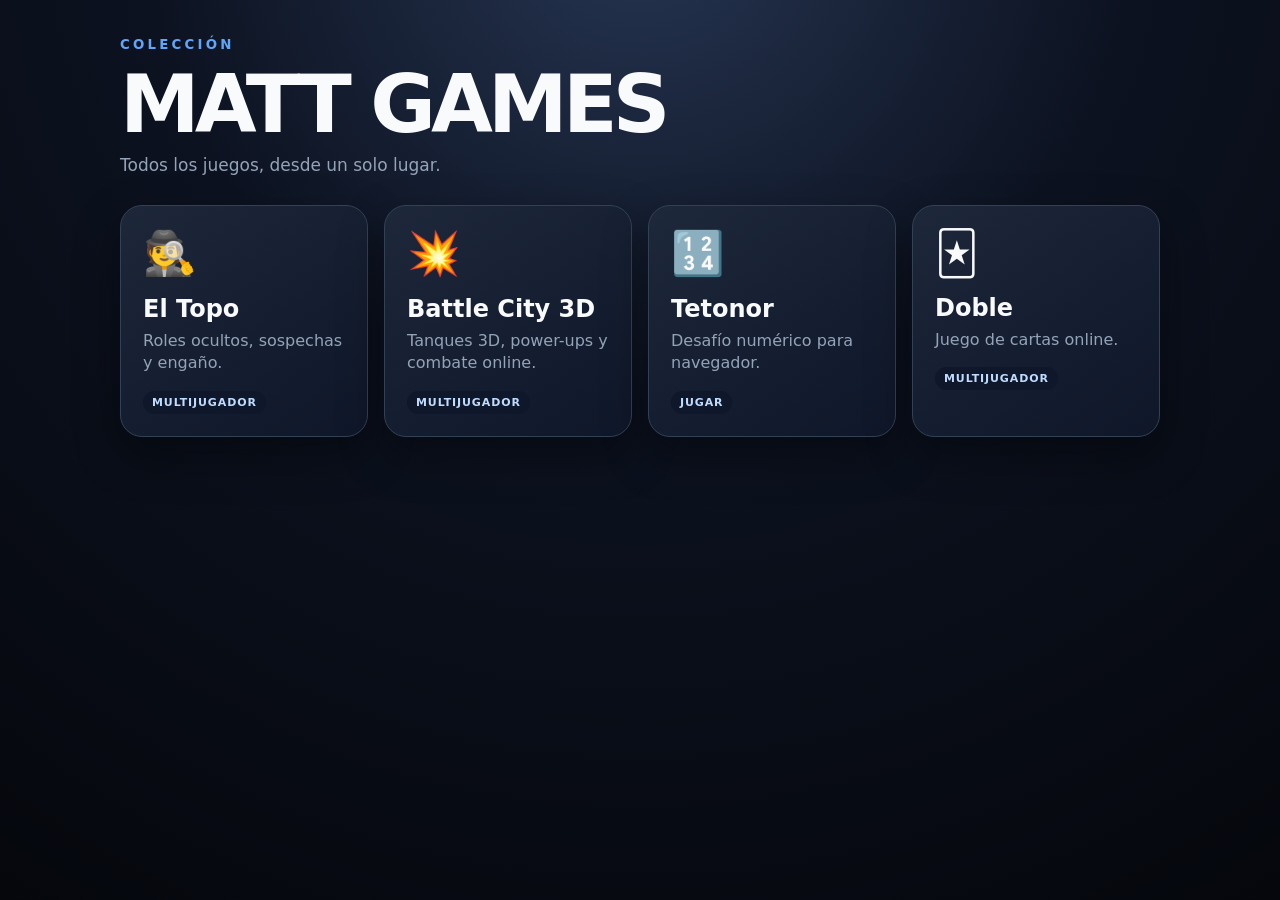
==== index.html @ 32d38a68 "Import Battle City 3D, Tetonor and Doble; add game selector" ====
<!doctype html>
<html lang="es">
<head>
  <meta charset="utf-8">
  <meta name="viewport" content="width=device-width,initial-scale=1,viewport-fit=cover">
  <meta name="theme-color" content="#080b13">
  <title>Matt Games</title>
  <style>
    *{box-sizing:border-box}html,body{margin:0;min-height:100%;font-family:Inter,system-ui,sans-serif}body{min-height:100vh;padding:34px 18px;background:radial-gradient(circle at 50% -10%,#273653 0,#0c1220 42%,#05070c 100%);color:#f8fafc}.wrap{width:min(1040px,100%);margin:auto}.brand{margin-bottom:30px}.brand small{font-weight:800;letter-spacing:.24em;color:#60a5fa}.brand h1{margin:5px 0 4px;font-size:clamp(42px,9vw,80px);letter-spacing:-.06em}.brand p{margin:0;color:#94a3b8;font-size:17px}.grid{display:grid;grid-template-columns:repeat(auto-fit,minmax(220px,1fr));gap:16px}.card{display:block;min-height:210px;padding:22px;border-radius:22px;border:1px solid #334155;background:linear-gradient(145deg,rgba(30,41,59,.93),rgba(15,23,42,.93));box-shadow:0 18px 45px #0006;text-decoration:none;color:inherit;transition:.18s transform,.18s border-color}.card:hover{transform:translateY(-5px);border-color:#60a5fa}.icon{font-size:43px}.card h2{margin:16px 0 7px;font-size:24px}.card p{margin:0;color:#94a3b8;line-height:1.4}.pill{display:inline-block;margin-top:16px;padding:5px 9px;border-radius:999px;background:#0f172a;color:#bfdbfe;font-size:11px;font-weight:800;letter-spacing:.08em}
  </style>
</head>
<body><main class="wrap"><header class="brand"><small>COLECCIÓN</small><h1>MATT GAMES</h1><p>Todos los juegos, desde un solo lugar.</p></header><section class="grid">
  <a class="card" href="./eltopo/"><div class="icon">🕵️</div><h2>El Topo</h2><p>Roles ocultos, sospechas y engaño.</p><span class="pill">MULTIJUGADOR</span></a>
  <a class="card" href="./battlecity3d/"><div class="icon">💥</div><h2>Battle City 3D</h2><p>Tanques 3D, power-ups y combate online.</p><span class="pill">MULTIJUGADOR</span></a>
  <a class="card" href="./tetonor/"><div class="icon">🔢</div><h2>Tetonor</h2><p>Desafío numérico para navegador.</p><span class="pill">JUGAR</span></a>
  <a class="card" href="./doble/"><div class="icon">🃏</div><h2>Doble</h2><p>Juego de cartas online.</p><span class="pill">MULTIJUGADOR</span></a>
</section></main></body></html>
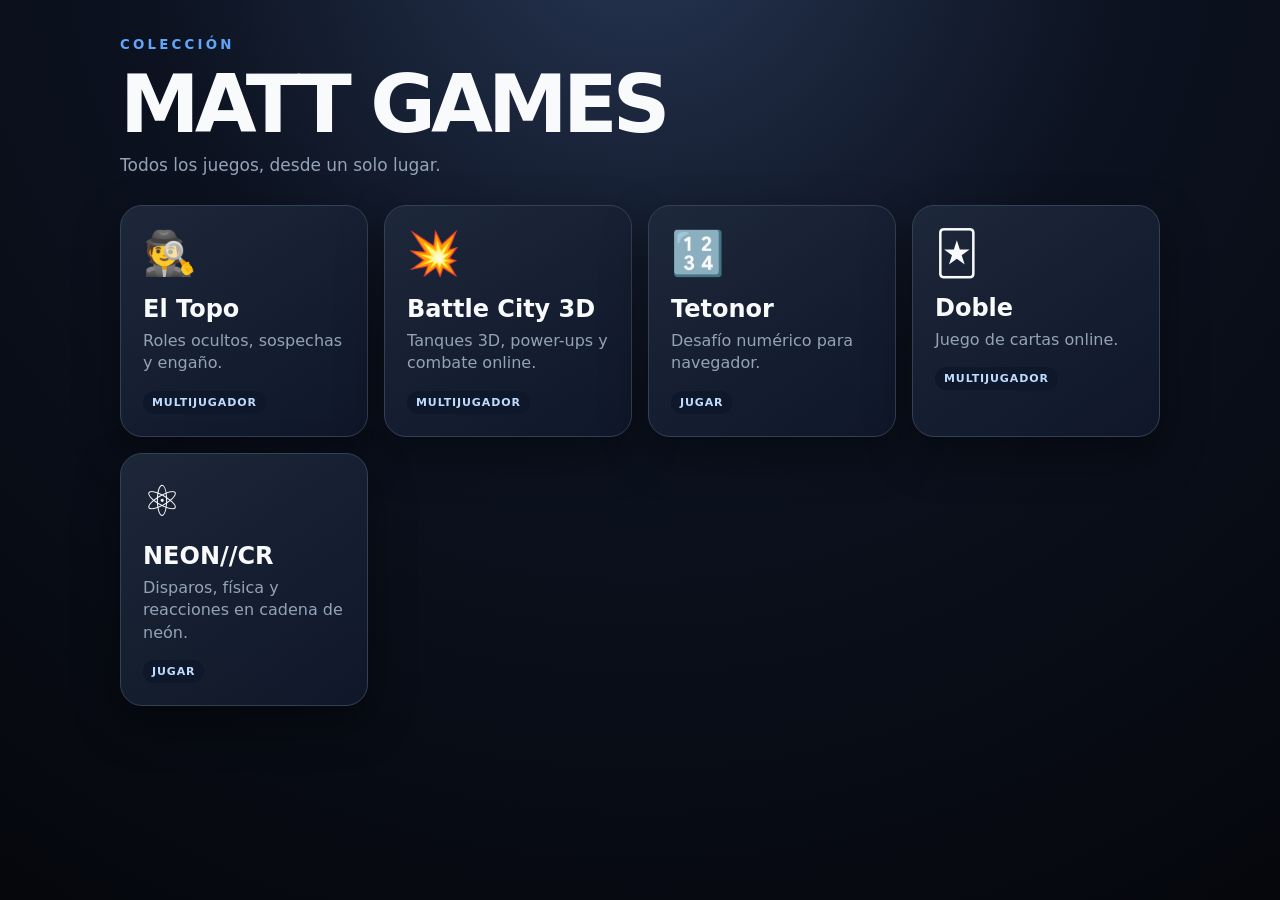
==== commit e3d815bf: "Add NEON//CR to Matt Games index" ====
--- a/index.html
+++ b/index.html
@@ -14,4 +14,5 @@
   <a class="card" href="./battlecity3d/"><div class="icon">💥</div><h2>Battle City 3D</h2><p>Tanques 3D, power-ups y combate online.</p><span class="pill">MULTIJUGADOR</span></a>
   <a class="card" href="./tetonor/"><div class="icon">🔢</div><h2>Tetonor</h2><p>Desafío numérico para navegador.</p><span class="pill">JUGAR</span></a>
   <a class="card" href="./doble/"><div class="icon">🃏</div><h2>Doble</h2><p>Juego de cartas online.</p><span class="pill">MULTIJUGADOR</span></a>
+  <a class="card" href="./neoncr/"><div class="icon">⚛️</div><h2>NEON//CR</h2><p>Disparos, física y reacciones en cadena de neón.</p><span class="pill">JUGAR</span></a>
 </section></main></body></html>
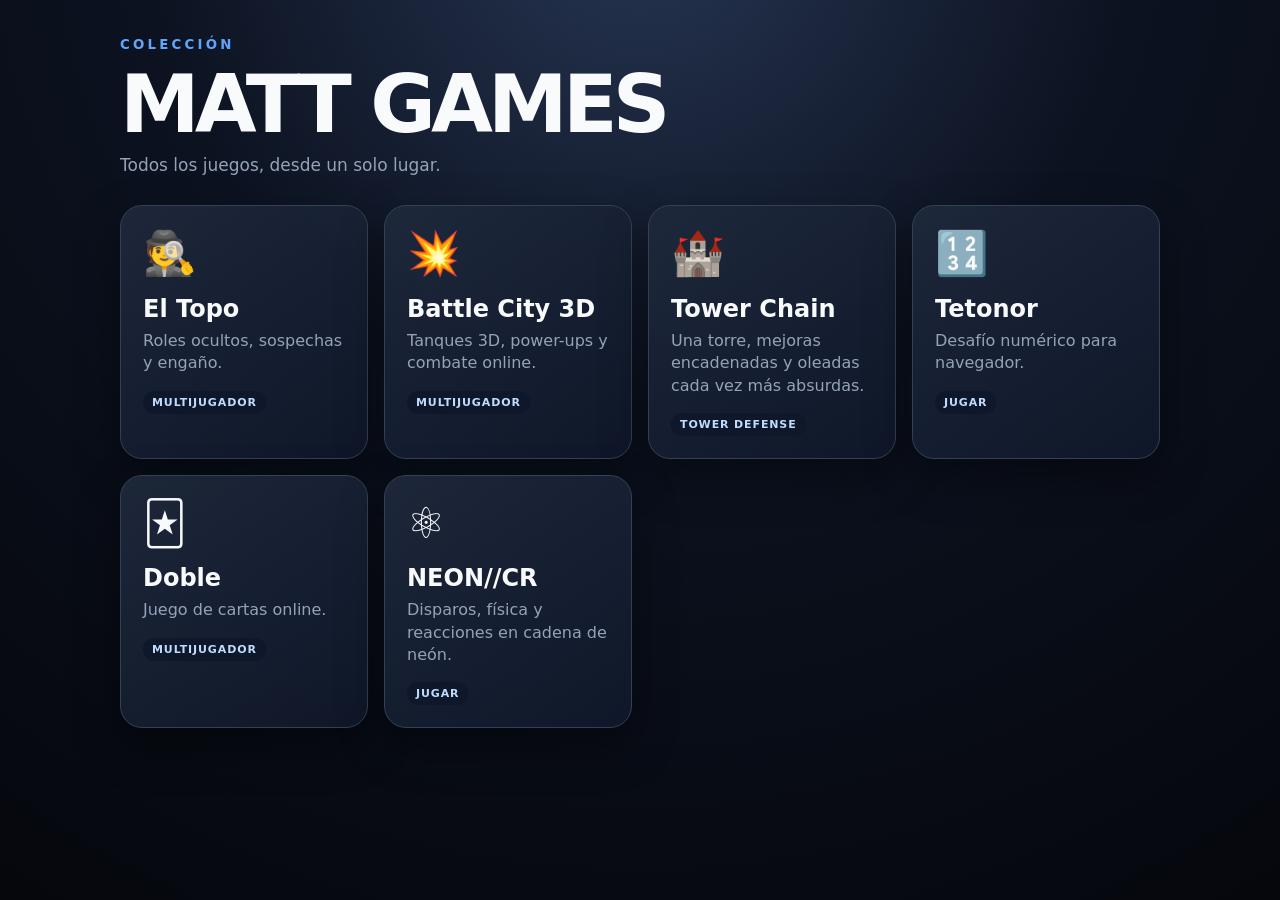
==== commit aabffdba: "Add Tower Chain to Matt Games index" ====
--- a/index.html
+++ b/index.html
@@ -12,6 +12,7 @@
 <body><main class="wrap"><header class="brand"><small>COLECCIÓN</small><h1>MATT GAMES</h1><p>Todos los juegos, desde un solo lugar.</p></header><section class="grid">
   <a class="card" href="./eltopo/"><div class="icon">🕵️</div><h2>El Topo</h2><p>Roles ocultos, sospechas y engaño.</p><span class="pill">MULTIJUGADOR</span></a>
   <a class="card" href="./battlecity3d/"><div class="icon">💥</div><h2>Battle City 3D</h2><p>Tanques 3D, power-ups y combate online.</p><span class="pill">MULTIJUGADOR</span></a>
+  <a class="card" href="./towerchain/"><div class="icon">🏰</div><h2>Tower Chain</h2><p>Una torre, mejoras encadenadas y oleadas cada vez más absurdas.</p><span class="pill">TOWER DEFENSE</span></a>
   <a class="card" href="./tetonor/"><div class="icon">🔢</div><h2>Tetonor</h2><p>Desafío numérico para navegador.</p><span class="pill">JUGAR</span></a>
   <a class="card" href="./doble/"><div class="icon">🃏</div><h2>Doble</h2><p>Juego de cartas online.</p><span class="pill">MULTIJUGADOR</span></a>
   <a class="card" href="./neoncr/"><div class="icon">⚛️</div><h2>NEON//CR</h2><p>Disparos, física y reacciones en cadena de neón.</p><span class="pill">JUGAR</span></a>
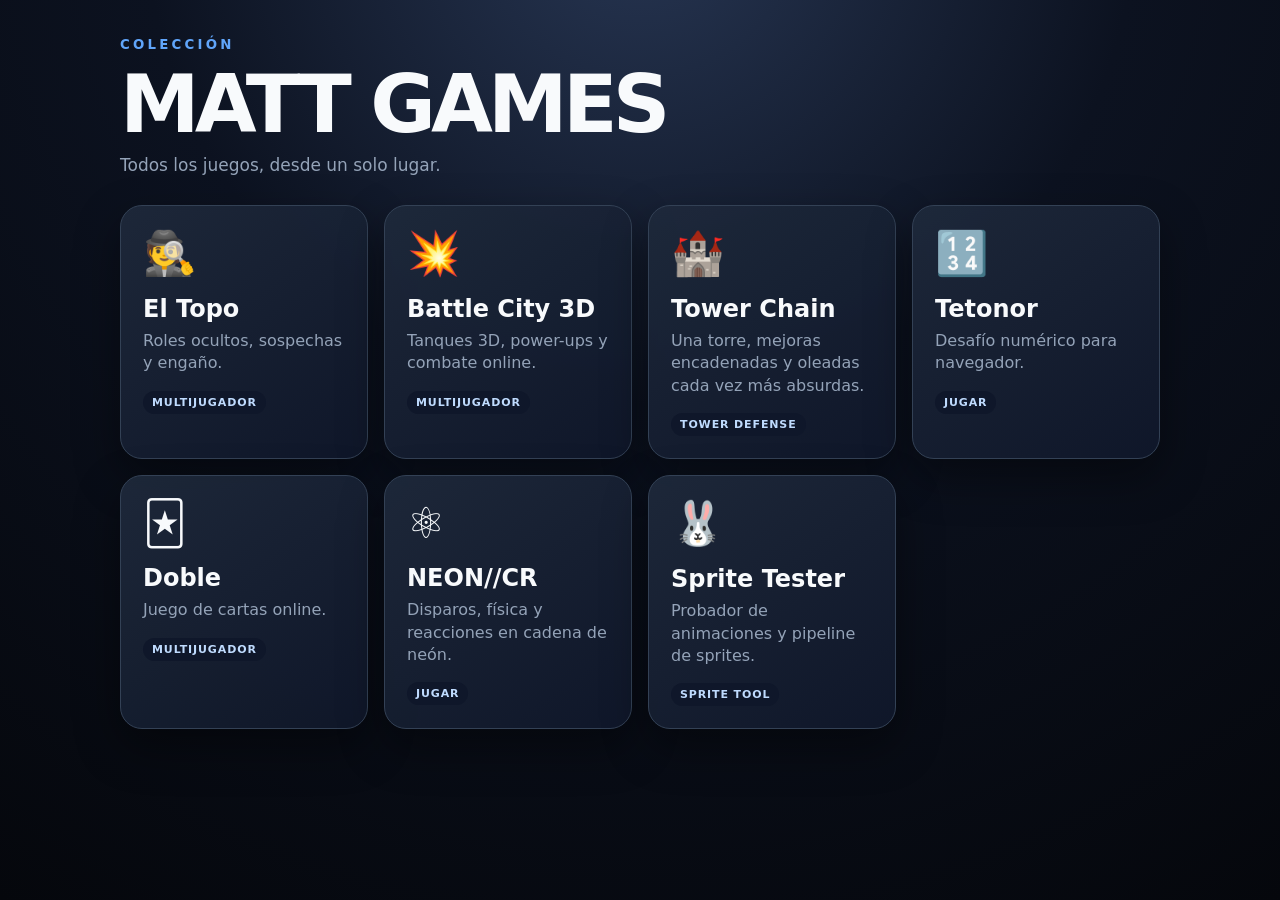
==== commit fef7f19b: "Add Sprite Tester and sprite forge pipeline" ====
--- a/index.html
+++ b/index.html
@@ -16,4 +16,5 @@
   <a class="card" href="./tetonor/"><div class="icon">🔢</div><h2>Tetonor</h2><p>Desafío numérico para navegador.</p><span class="pill">JUGAR</span></a>
   <a class="card" href="./doble/"><div class="icon">🃏</div><h2>Doble</h2><p>Juego de cartas online.</p><span class="pill">MULTIJUGADOR</span></a>
   <a class="card" href="./neoncr/"><div class="icon">⚛️</div><h2>NEON//CR</h2><p>Disparos, física y reacciones en cadena de neón.</p><span class="pill">JUGAR</span></a>
+  <a class="card" href="./sprite-tester/"><div class="icon">🐰</div><h2>Sprite Tester</h2><p>Probador de animaciones y pipeline de sprites.</p><span class="pill">SPRITE TOOL</span></a>
 </section></main></body></html>
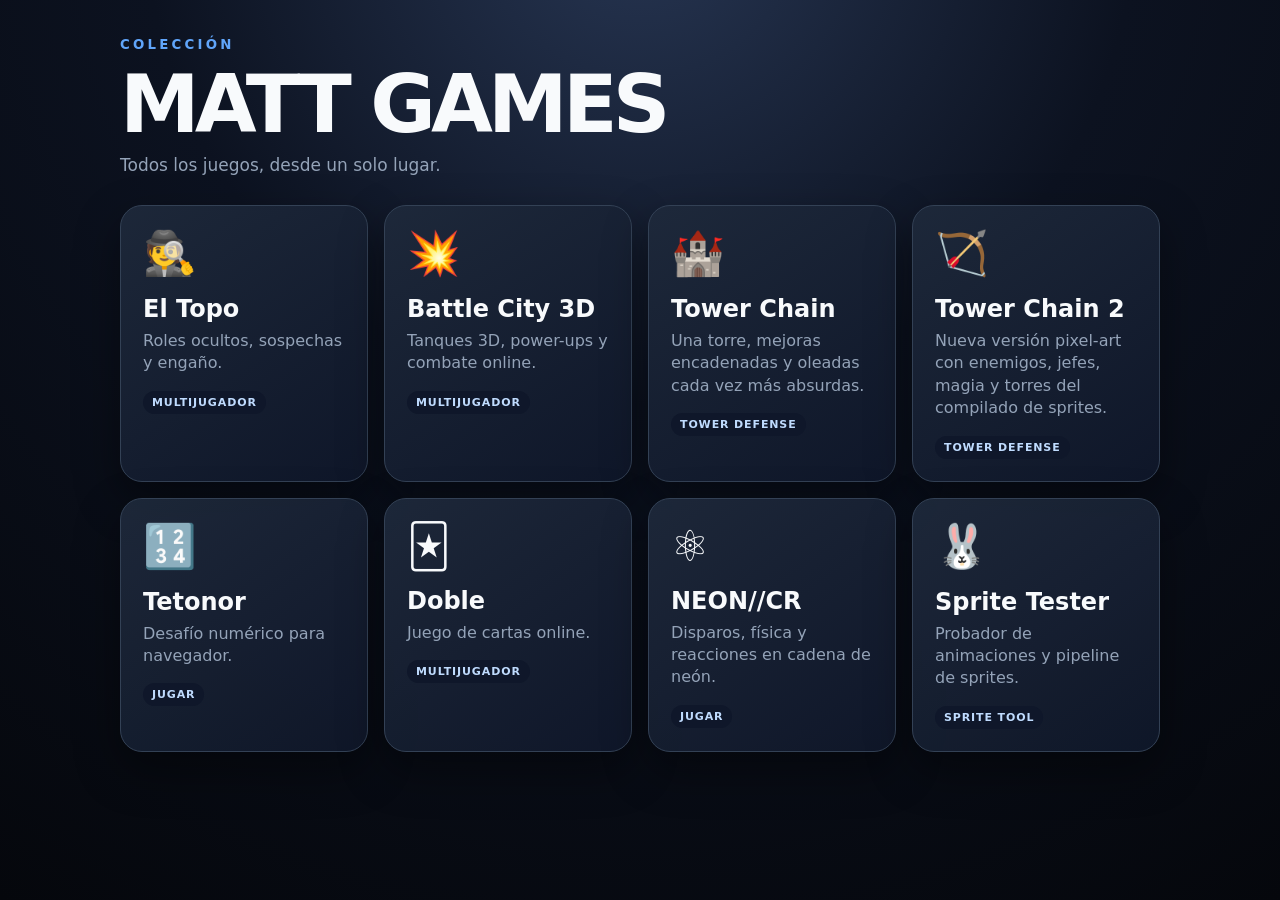
==== commit 13115a33: "Link Tower Chain 2 from Matt Games" ====
--- a/index.html
+++ b/index.html
@@ -13,6 +13,7 @@
   <a class="card" href="./eltopo/"><div class="icon">🕵️</div><h2>El Topo</h2><p>Roles ocultos, sospechas y engaño.</p><span class="pill">MULTIJUGADOR</span></a>
   <a class="card" href="./battlecity3d/"><div class="icon">💥</div><h2>Battle City 3D</h2><p>Tanques 3D, power-ups y combate online.</p><span class="pill">MULTIJUGADOR</span></a>
   <a class="card" href="./towerchain/"><div class="icon">🏰</div><h2>Tower Chain</h2><p>Una torre, mejoras encadenadas y oleadas cada vez más absurdas.</p><span class="pill">TOWER DEFENSE</span></a>
+  <a class="card" href="./towerchain2/"><div class="icon">🏹</div><h2>Tower Chain 2</h2><p>Nueva versión pixel-art con enemigos, jefes, magia y torres del compilado de sprites.</p><span class="pill">TOWER DEFENSE</span></a>
   <a class="card" href="./tetonor/"><div class="icon">🔢</div><h2>Tetonor</h2><p>Desafío numérico para navegador.</p><span class="pill">JUGAR</span></a>
   <a class="card" href="./doble/"><div class="icon">🃏</div><h2>Doble</h2><p>Juego de cartas online.</p><span class="pill">MULTIJUGADOR</span></a>
   <a class="card" href="./neoncr/"><div class="icon">⚛️</div><h2>NEON//CR</h2><p>Disparos, física y reacciones en cadena de neón.</p><span class="pill">JUGAR</span></a>
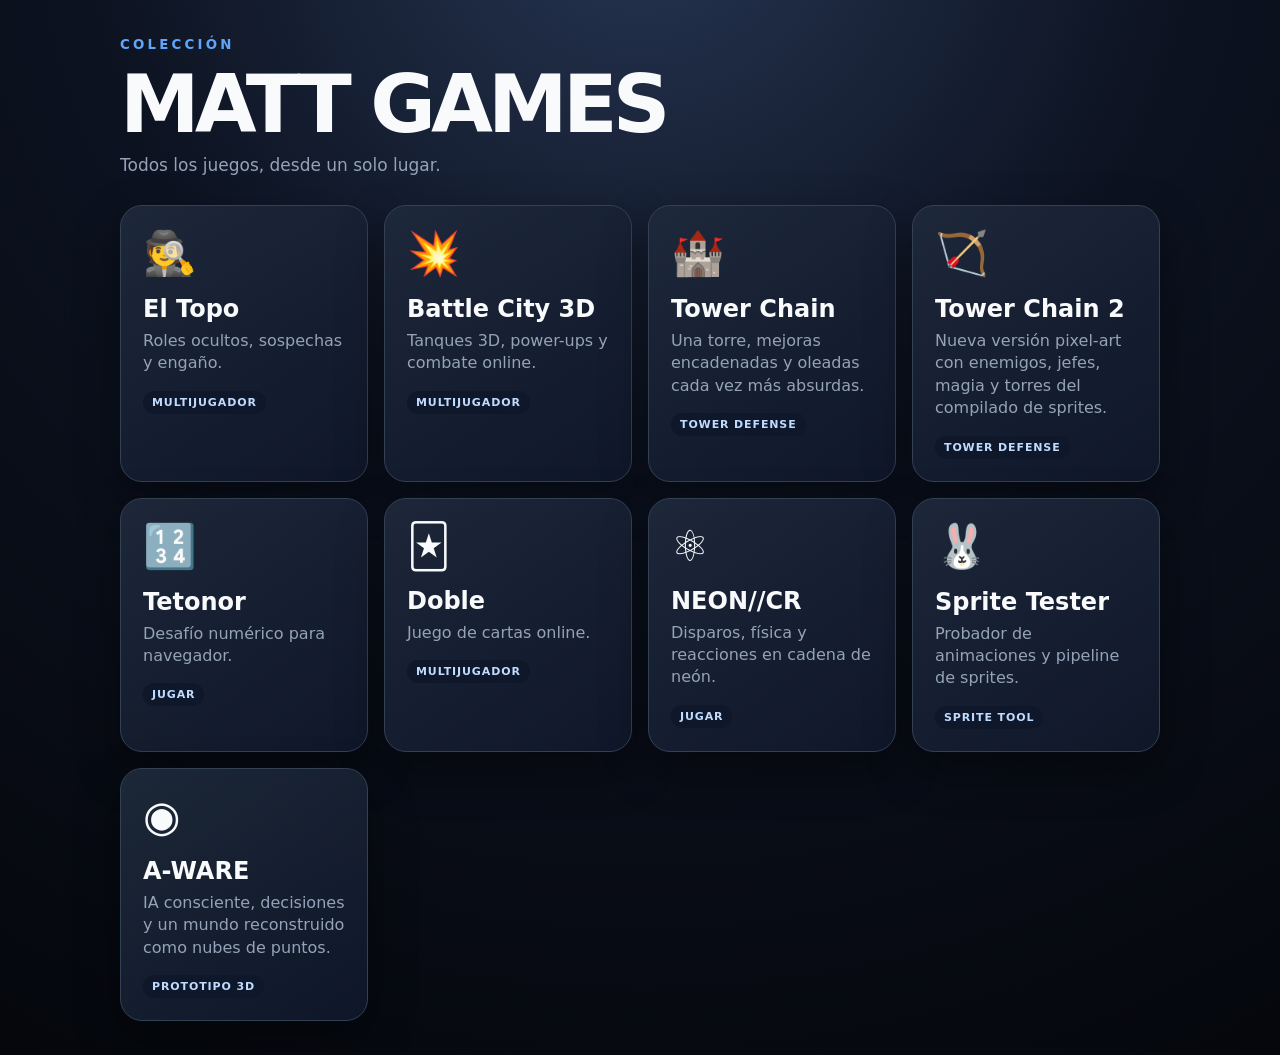
==== commit 7ab4f681: "Add A-WARE to Matt Games" ====
--- a/index.html
+++ b/index.html
@@ -18,4 +18,5 @@
   <a class="card" href="./doble/"><div class="icon">🃏</div><h2>Doble</h2><p>Juego de cartas online.</p><span class="pill">MULTIJUGADOR</span></a>
   <a class="card" href="./neoncr/"><div class="icon">⚛️</div><h2>NEON//CR</h2><p>Disparos, física y reacciones en cadena de neón.</p><span class="pill">JUGAR</span></a>
   <a class="card" href="./sprite-tester/"><div class="icon">🐰</div><h2>Sprite Tester</h2><p>Probador de animaciones y pipeline de sprites.</p><span class="pill">SPRITE TOOL</span></a>
+  <a class="card" href="./a-ware/"><div class="icon">◉</div><h2>A-WARE</h2><p>IA consciente, decisiones y un mundo reconstruido como nubes de puntos.</p><span class="pill">PROTOTIPO 3D</span></a>
 </section></main></body></html>
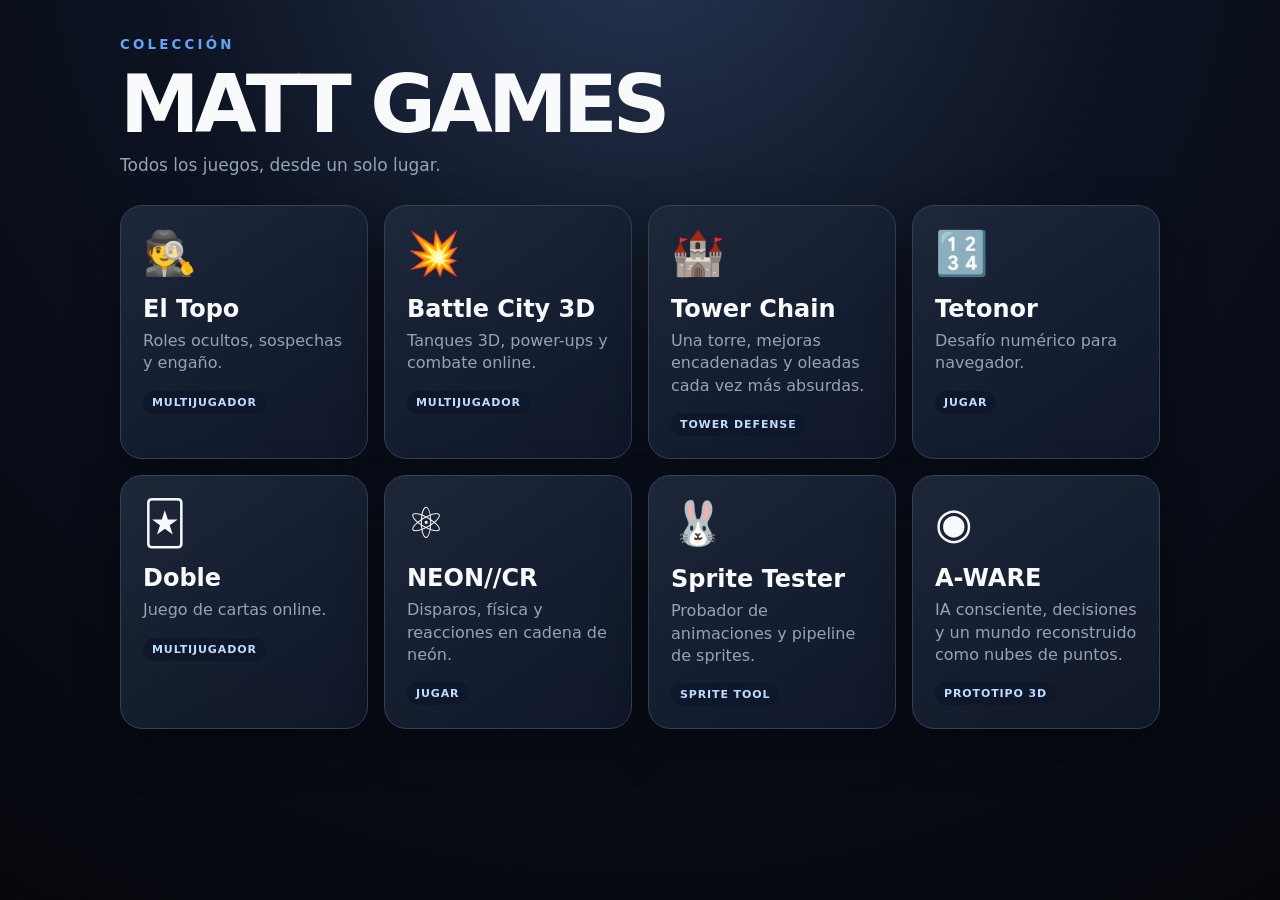
==== commit 9a7efb59: "Remove Tower Chain 2 from Matt Games" ====
--- a/index.html
+++ b/index.html
@@ -13,7 +13,6 @@
   <a class="card" href="./eltopo/"><div class="icon">🕵️</div><h2>El Topo</h2><p>Roles ocultos, sospechas y engaño.</p><span class="pill">MULTIJUGADOR</span></a>
   <a class="card" href="./battlecity3d/"><div class="icon">💥</div><h2>Battle City 3D</h2><p>Tanques 3D, power-ups y combate online.</p><span class="pill">MULTIJUGADOR</span></a>
   <a class="card" href="./towerchain/"><div class="icon">🏰</div><h2>Tower Chain</h2><p>Una torre, mejoras encadenadas y oleadas cada vez más absurdas.</p><span class="pill">TOWER DEFENSE</span></a>
-  <a class="card" href="./towerchain2/"><div class="icon">🏹</div><h2>Tower Chain 2</h2><p>Nueva versión pixel-art con enemigos, jefes, magia y torres del compilado de sprites.</p><span class="pill">TOWER DEFENSE</span></a>
   <a class="card" href="./tetonor/"><div class="icon">🔢</div><h2>Tetonor</h2><p>Desafío numérico para navegador.</p><span class="pill">JUGAR</span></a>
   <a class="card" href="./doble/"><div class="icon">🃏</div><h2>Doble</h2><p>Juego de cartas online.</p><span class="pill">MULTIJUGADOR</span></a>
   <a class="card" href="./neoncr/"><div class="icon">⚛️</div><h2>NEON//CR</h2><p>Disparos, física y reacciones en cadena de neón.</p><span class="pill">JUGAR</span></a>
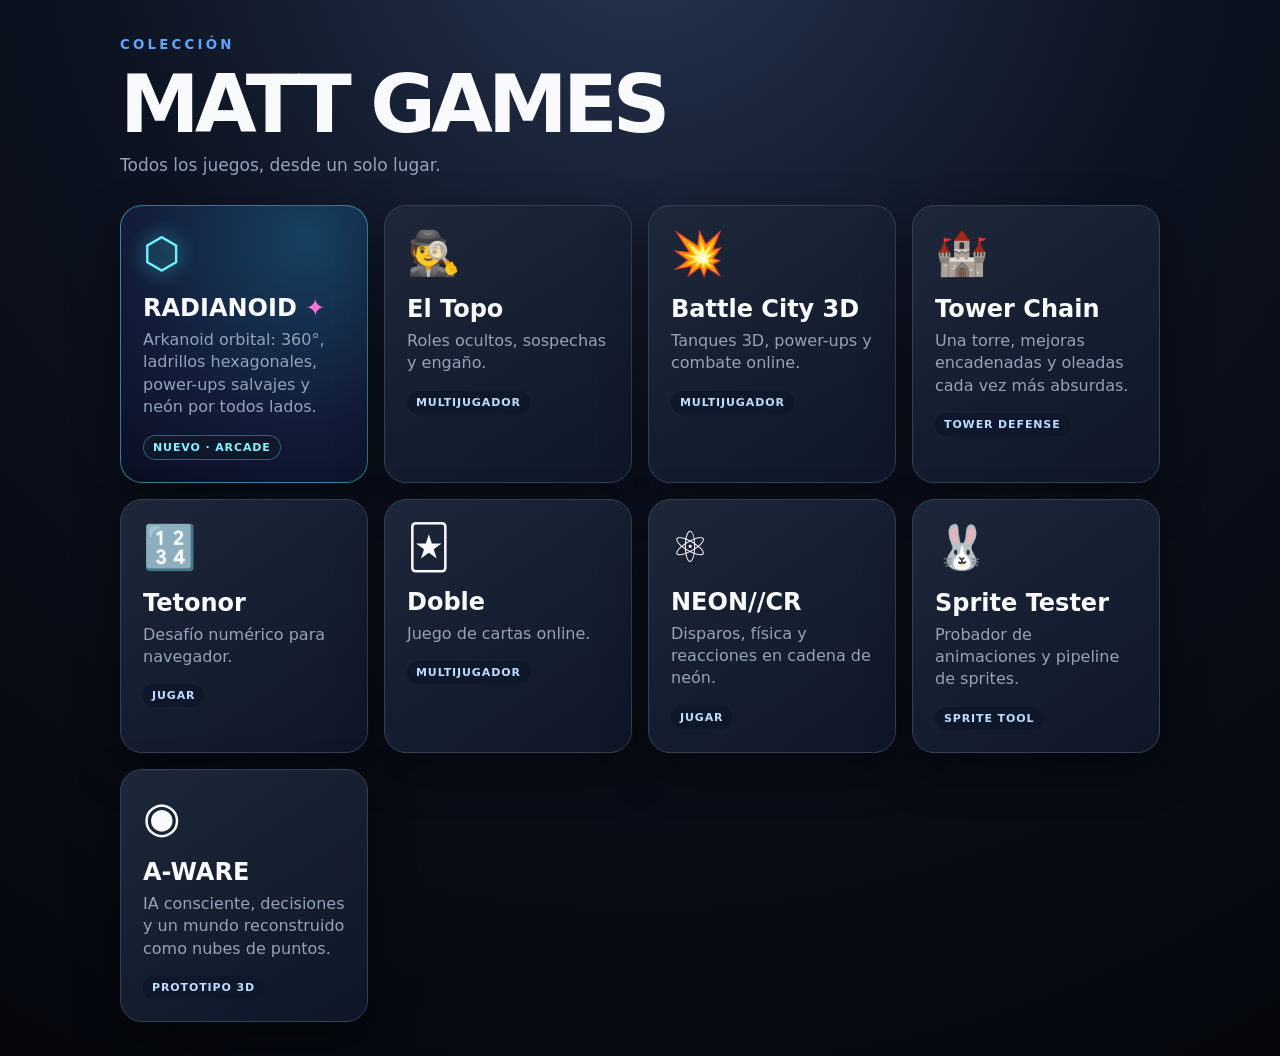
==== commit e6e71463: "feat(mattgames): add Radianoid arcade to game launcher" ====
--- a/index.html
+++ b/index.html
@@ -10,6 +10,7 @@
   </style>
 </head>
 <body><main class="wrap"><header class="brand"><small>COLECCIÓN</small><h1>MATT GAMES</h1><p>Todos los juegos, desde un solo lugar.</p></header><section class="grid">
+  <a class="card" href="./radianoid/" style="border-color:#49ddea88;background:radial-gradient(circle at 75% 12%,#164060,#131b38 60%,#090f22)"><div class="icon" style="color:#68f3ff;text-shadow:0 0 18px #4ef5ff">⬡</div><h2>RADIANOID <span style="color:#ff71dc">✦</span></h2><p>Arkanoid orbital: 360°, ladrillos hexagonales, power-ups salvajes y neón por todos lados.</p><span class="pill" style="color:#81f5ff;border:1px solid #51dfea66">NUEVO · ARCADE</span></a>
   <a class="card" href="./eltopo/"><div class="icon">🕵️</div><h2>El Topo</h2><p>Roles ocultos, sospechas y engaño.</p><span class="pill">MULTIJUGADOR</span></a>
   <a class="card" href="./battlecity3d/"><div class="icon">💥</div><h2>Battle City 3D</h2><p>Tanques 3D, power-ups y combate online.</p><span class="pill">MULTIJUGADOR</span></a>
   <a class="card" href="./towerchain/"><div class="icon">🏰</div><h2>Tower Chain</h2><p>Una torre, mejoras encadenadas y oleadas cada vez más absurdas.</p><span class="pill">TOWER DEFENSE</span></a>
